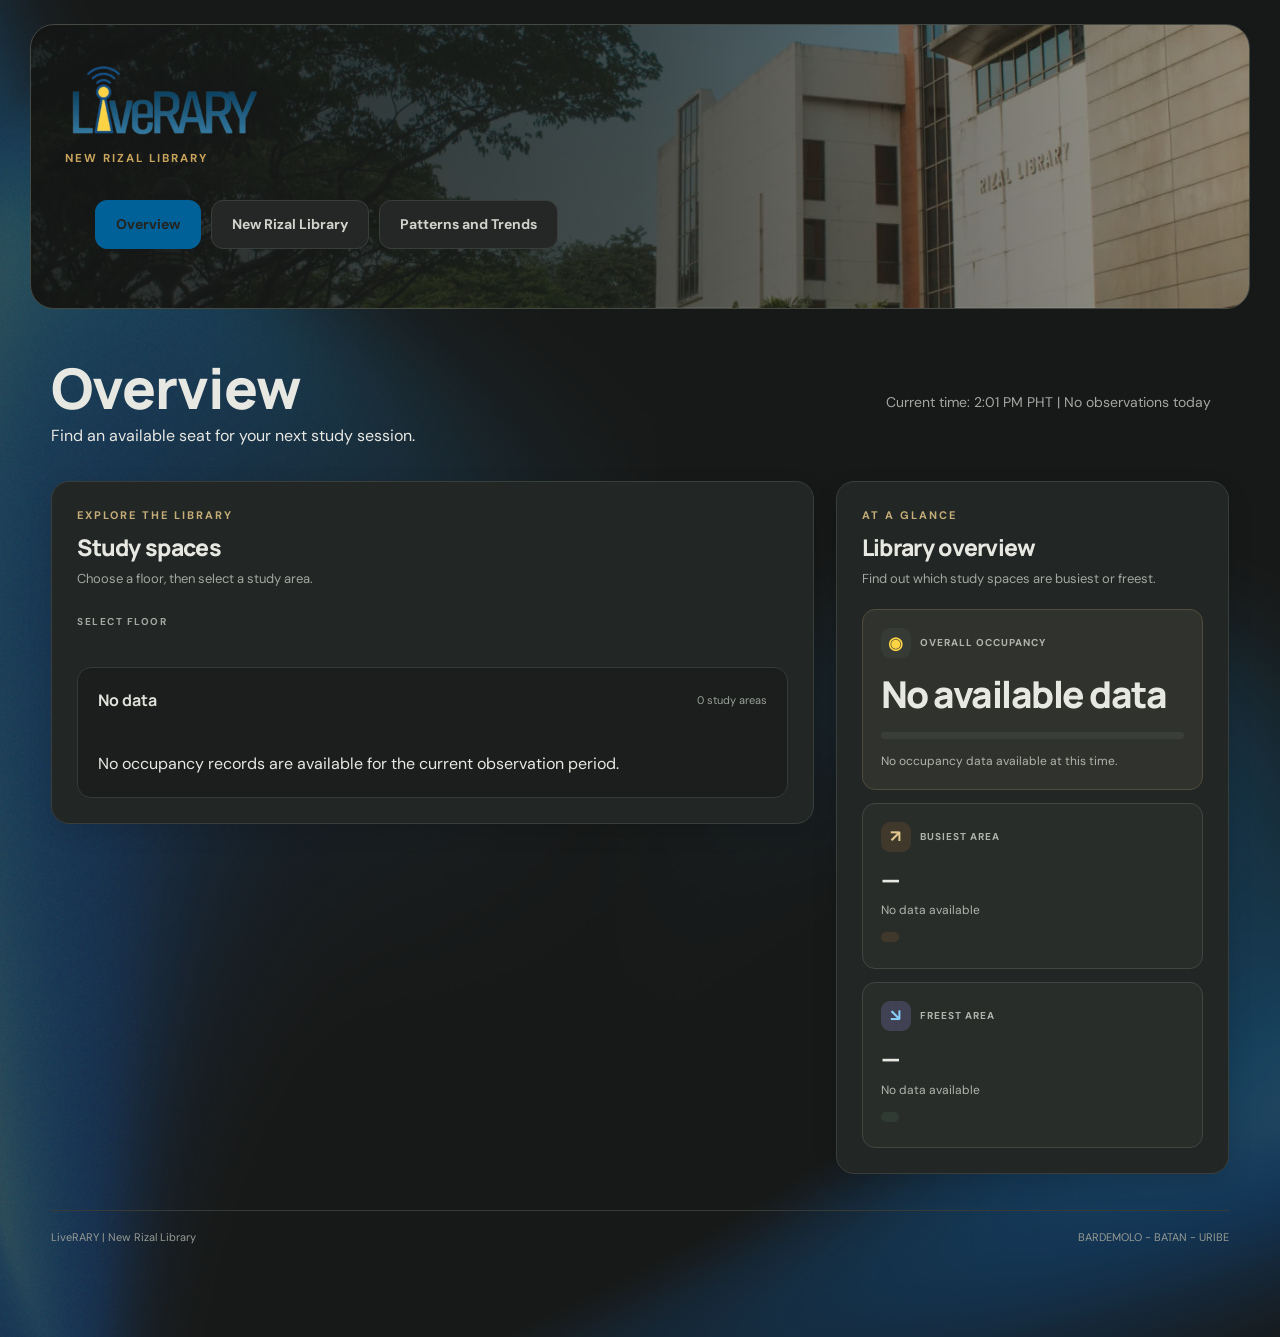
==== index.html @ cd073584 "Add files via upload" ====
<!DOCTYPE html>
<html lang="en">
<head>
    <meta charset="UTF-8">
    <meta name="viewport" content="width=device-width, initial-scale=1.0">
    <title>LiveRARY | Overview</title>
    
    <link rel="icon" type="image" href="mmedia/img/liveRARY_logo.png">
    <link rel="stylesheet" href="css/general.css">
    <link rel="stylesheet" href="css/index.css">
</head>
<body>
    <header class="hero">
        <div class="hero-top">
            <div>
                <img src="mmedia/img/liveRARY_logo.png">    
                <p class="eyebrow">NEW RIZAL LIBRARY</p>
            </div>
        </div>

         <nav class="navigation">
        <a href="index.html" class="nav-link active">Overview</a>
        <a href="https://rizal.library.ateneo.edu" class="nav-link">New Rizal Library</a>
        <a href="html/patternsandtrends.html" class="nav-link">Patterns and Trends</a>
    </nav>
    </header>

    <main class="overview-page">
        <section class="page-heading">
            <div>
                <h1>Overview</h1>
                <p>
                    Find an available seat for your next study session.
                </p>
            </div>
           
            <p id="data-timestamp" class="data-timestamp">
                Loading occupancy data.
            </p>
        </section>

        <section class="dashboard">

            <article class="panel study-panel" id="zones">
                <div class="panel-heading">
                    <div>
                        <p class="section-label">EXPLORE THE LIBRARY</p>
                        <h2>Study spaces</h2>
                        <p class="muted">
                            Choose a floor, then select a study area.
                        </p>
                    </div>
                </div>

                <p class="tabs-heading">SELECT FLOOR</p>
                <div class="floor-tabs" id="floor-tabs"></div>

                <div class="area-section">
                    <div class="area-section-heading">
                        <h3 id="selected-floor-title">Floor 1</h3>
                        <span id="area-count">2 study areas</span>
                    </div>

                    <div class="area-tabs" id="area-tabs"></div>
                    <div id="area-details"></div>
                </div>
            </article>

            <div class="panel summary-panel">
                <div class="panel-heading">
                    <div>
                        <p class="section-label">AT A GLANCE</p>
                        <h2>Library overview</h2>
                        <p class="muted">
                            Find out which study spaces are busiest or freest.
                        </p>
                    </div>
                </div>

                <div class="summary-card overall-card">
                    <div class="summary-card-top">
                        <span class="summary-icon">◉</span>
                        <span class="summary-label">OVERALL OCCUPANCY</span>
                    </div>

                    <p class="summary-number" id="overall-occupancy">0%</p>

                    <div class="summary-progress">
                        <div id="overall-progress"></div>
                    </div>

                    <p class="summary-description" id="seat-summary"></p>
                </div>

                <div class="summary-card">
                    <div class="summary-card-top">
                        <span class="summary-icon busy-icon">↗</span>
                        <span class="summary-label">BUSIEST AREA</span>
                    </div>

                    <p class="summary-number area-name" id="busiest-area">—</p>
                    <p class="summary-description" id="busiest-floor"></p>
                    <span class="area-badge busy-badge" id="busiest-rate"></span>
                </div>

                <div class="summary-card">
                    <div class="summary-card-top">
                        <span class="summary-icon free-icon">↘</span>
                        <span class="summary-label">FREEST AREA</span>
                    </div>

                    <p class="summary-number area-name" id="freest-area">—</p>
                    <p class="summary-description" id="freest-floor"></p>
                    <span class="area-badge free-badge" id="freest-rate"></span>
                </div>
            </div>

        </section>

        <footer class="overview-footer">
            <p>LiveRARY | New Rizal Library</p>
            <p>BARDEMOLO - BATAN - URIBE</p>
        </footer>
    </main>
    <script src="js/index.js"></script>
</body>
</html>
---- css/general.css ----
@import url('https://fonts.googleapis.com/css2?family=DM+Sans:wght@400;500;600;700&family=Manrope:wght@400;500;600;700;800&display=swap');

:root {
    --forest: #a9c7b5;
    --forest-dark: #202522;
    --sage: #343a36;
    --sage-light: #292e2b;
    --cream: #171918;
    --white: #222624;
    --text: #e8e8e3;
    --muted: #a4a7a1;
    --border: #3a3e3b;
    --teal: #91b5a0;
    --azure: #006199;
    --red: #d78378;
    --gold: #c9a45c;
}

* {
    box-sizing: border-box;
    margin: 0;
    padding: 0;
}

html {
    scroll-behavior: smooth;
}

body {
    background-image: url(../mmedia/img/background.png);
    background-size: cover;
    color: var(--text);
    font-family: 'DM Sans', sans-serif;
    line-height: 1.6;
}

.hero {
    position: relative;
    isolation: isolate;
    overflow: hidden;
    margin: 24px 30px 0;
    padding: 34px;
    min-height: 250px;

    background:
        linear-gradient(
            90deg,
            rgba(20, 23, 22, 0.92) 0%,
            rgba(28, 31, 29, 0.78) 50%,
            rgba(28, 31, 29, 0.35) 100%
        ),
        url("../mmedia/img/new-rizal-library.png");

    background-size: cover;
    background-position: center 45%;
    background-repeat: no-repeat;

    color: #f0f0eb;
    border: 1px solid #444944;
    border-radius: 24px;
}

.hero-top {
    position: relative;
    z-index: 1;
    display: flex;
    justify-content: space-between;
    align-items: center;
    gap: 24px;
}

.hero-top img {
    width: 200px;
    object-fit: cover;
    display: block;
    margin: 0;
    padding: 0;
}

.eyebrow {
    color: var(--azure);
    font-size: 11px;
    font-weight: 700;
    letter-spacing: 2px;
    margin-top: 5px;
}

.hero h1 {
    font-family: 'Manrope', sans-serif;
    font-size: clamp(36px, 5vw, 48px);
    font-weight: 800;
    line-height: 1.2;
    letter-spacing: -2px;
}

.hero h1 span {
    color: var(--azure);
}

.tagline {
    margin-top: 18px;
    color: #d2d4ce;
    font-size: 16px;
}

.navigation {
    display: flex;
    flex-wrap: nowrap;
    gap: 10px;
    margin: 22px 30px;
    padding-bottom: 3px;
}

.nav-link {
    flex-shrink: 0;
    padding: 12px 20px;
    border: 1px solid var(--border);
    border-radius: 12px;
    background: #242725;
    color: #d2d3cd;
    text-decoration: none;
    font-size: 14px;
    font-weight: 700;
    transition: 0.2s ease;
}

.nav-link:hover {
    background: #393e39;
    border-color: var(--azure);
    transform: scale(1.05);
}

.nav-link.active {
    background: var(--azure);
    border-color: var(--azure);
    color: #24231e;
}

button {
    font-family: inherit;
}

@media (max-width: 650px) {
    .hero {
        margin: 12px 12px 0;
        padding: 24px 20px;
        min-height: 230px;
        border-radius: 18px;
    }

    .hero-top {
        align-items: flex-start;
        flex-direction: column;
    }

    .navigation {
        margin: 15px 12px 28px;
    }

    .nav-link {
        padding: 11px 15px;
        font-size: 12px;
    }
}
---- css/index.css ----
.overview-page {
    width: min(1180px, 92%);
    margin: 0 auto;
    padding: 48px 0 70px;
}

.page-heading {
    display: grid;
    grid-template-columns: 1fr 2fr 0.7fr;
    align-items: center;
    gap: 24px;
}

.data-notice {
    width: 100%;
    box-sizing: border-box;
    background-color: #fff8e7;
    border: 1px solid #d6a441;
    border-left: 4px solid #d6a441;
    border-radius: 8px;
    padding: 8px 14px;
    margin: 0;
    color: #664d03;
    font-size: 11px;
    line-height: 1.35;
    text-align: left;
    align-self: center;
}

.data-notice strong {
    display: block;
    font-size: 12px;
    margin-bottom: 3px;
    text-align: left;
}

.data-notice p {
    margin: 0;
}

.data-timestamp {
    margin: 0;
    font-size: 14px;
    line-height: 1.5;
}

#data-timestamp {
    display: block;
    width: fit-content;
    max-width: 100%;
    height: auto;
    min-height: 0;
    box-sizing: border-box;
    padding: 12px 18px;
    margin: 0;
    line-height: 1.4;
    white-space: normal;
}

.page-heading {
    display: flex;
    width: 100%;
    margin: 0 0 32px;
    padding: 0;
    text-align: center;
    justify-content: space-between;
}

.page-heading h1 {
    color: #e8e8e3;
    font-family: 'Manrope', sans-serif;
    font-size: clamp(2rem, 5vw, 3.5rem);
    font-weight: 800;
    letter-spacing: -1px;
    line-height: 1.1;
    margin: 0 0 5px;
    text-align: left;
}

.page-heading > p {
    color: var(--muted);
    line-height: 1.7;
    max-width: 720px;
    margin: 0;
    text-align: left;
}

.eyebrow {
    color: var(--gold);
    font-size: 0.72rem;
    font-weight: 700;
    letter-spacing: 2px;
    margin-bottom: 10px;
}

.section-label {
    color: #c4ad78;
    font-size: 11px;
    font-weight: 700;
    letter-spacing: 2px;
    margin-bottom: 7px;
}

.muted {
    color: #a4a7a1;
    font-size: 13px;
    margin-top: 6px;
}

.dashboard {
    display: grid;
    grid-template-columns: minmax(0, 1.65fr) minmax(300px, 0.85fr);
    align-items: start;
    gap: 22px;
}

.panel {
    min-width: 0;
    padding: 25px;
    background: #222624;
    border: 1px solid #3a3e3b;
    border-radius: 18px;
    box-shadow: 0 8px 24px rgba(0, 0, 0, 0.12);
}

.panel-heading {
    display: flex;
    justify-content: space-between;
    align-items: flex-start;
    gap: 12px;
    margin-bottom: 25px;
}

.page-heading h2,
.panel h2 {
    color: #e8e8e3;
    font-family: 'Manrope', sans-serif;
    font-weight: 800;
    letter-spacing: -0.7px;
}

.page-heading h2 {
    font-size: 30px;
    line-height: 1.3;
}

.panel h2 {
    font-size: 23px;
    line-height: 1.35;
}

/* Floor and area tabs */
.tabs-heading {
    margin-bottom: 10px;
    color: #a4a7a1;
    font-size: 10px;
    font-weight: 700;
    letter-spacing: 1.5px;
}

.floor-tabs,
.area-tabs {
    display: flex;
    flex-wrap: wrap;
    gap: 8px;
}

.floor-tabs {
    margin-bottom: 27px;
}

.tab,
.area-tab {
    padding: 10px 15px;
    border: 1px solid #414641;
    border-radius: 9px;
    background: #292d2a;
    color: #dedfd9;
    font-size: 13px;
    font-weight: 600;
    cursor: pointer;
    transition: 0.2s ease;
}

.tab:hover,
.area-tab:hover {
    background: #393e39;
    border-color: #b6a16e;
}

.tab.active,
.area-tab.active {
    background: #FFD444 ;
    border-color: #FFD444 ;
    color: #24231e;
}

.closed-card {
    border-color: #594444;
}

.closed-message {
    display: flex;
    align-items: center;
    gap: 10px;
    margin-top: 24px;
    padding: 18px;
    border: 1px solid #594444;
    border-radius: 10px;
    background: #302525;
    color: #f0a5a5;
    font-size: 18px;
}

.closed-indicator {
    width: 10px;
    height: 10px;
    border-radius: 50%;
    background: #e57373;
}

.closed-description {
    margin-top: 12px;
    color: #aaa;
    font-size: 13px;
}

/* Study area section */
.area-section {
    padding: 20px;
    background: #1b1e1c;
    border: 1px solid #363b37;
    border-radius: 14px;
}

.area-section-heading {
    display: flex;
    justify-content: space-between;
    align-items: center;
    gap: 10px;
    margin-bottom: 15px;
}

.area-section-heading h3 {
    color: #e0e2dc;
    font-family: 'Manrope', sans-serif;
    font-size: 16px;
}

.area-section-heading > span {
    color: #9ba09a;
    font-size: 11px;
}

.area-tabs {
    margin-bottom: 22px;
}

.area-card {
    padding-top: 20px;
    border-top: 1px solid #363b37;
}

.area-floor {
    color: #c4ad78;
    font-size: 10px;
    font-weight: 700;
    letter-spacing: 1.5px;
    text-transform: uppercase;
}

.area-card h3 {
    margin: 5px 0 24px;
    color: #e8e8e3;
    font-family: 'Manrope', sans-serif;
    font-size: 25px;
    font-weight: 800;
    line-height: 1.3;
}

/* Occupancy information */
.occupancy-heading {
    display: flex;
    justify-content: space-between;
    align-items: center;
    gap: 12px;
    margin-bottom: 10px;
    color: #d0d1cb;
    font-size: 13px;
}

.occupancy-heading strong {
    color: #e5d2a4;
    font-size: 18px;
}

.progress,
.summary-progress {
    width: 100%;
    height: 9px;
    overflow: hidden;
    background: #3a3e3b;
    border-radius: 20px;
}

.progress-fill {
    height: 100%;
    border-radius: 20px;
    transition: width 0.3s ease;
}

.progress-fill.green {
    background: #117735 ;
}

.progress-fill.gold {
    background: #FFD444 ;
}

.progress-fill.red {
    background: #d78378;
}

/* Individual area statistics */
.area-stats {
    display: grid;
    grid-template-columns: repeat(3, minmax(0, 1fr));
    gap: 10px;
    margin-top: 23px;
}

.mini-stat {
    padding: 14px 8px;
    text-align: center;
    background: #292d2a;
    border: 1px solid #414641;
    border-radius: 10px;
}

.mini-stat span {
    display: block;
    color: #a4a7a1;
    font-size: 11px;
}

.mini-stat strong {
    display: block;
    margin-top: 5px;
    color: #e8e8e3;
    font-family: 'Manrope', sans-serif;
    font-size: 23px;
}

.occupancy-status {
    display: inline-block;
    margin-top: 20px;
    padding: 6px 11px;
    border-radius: 20px;
    font-size: 11px;
    font-weight: 700;
}

.occupancy-status.green {
    background: #29372e;
    color: #b4d0bc;
}

.occupancy-status.gold {
    background: #40382a;
    color: #e0c88f;
}

.occupancy-status.red {
    background: #402c2a;
    color: #efa69d;
}

/* Summary panel */
.summary-panel {
    display: flex;
    flex-direction: column;
    gap: 13px;
}

.summary-panel .panel-heading {
    margin-bottom: 7px;
}

.summary-card {
    padding: 18px;
    border: 1px solid #414641;
    border-radius: 13px;
    background: #292d2a;
}

.overall-card {
    background: #30332d;
    border-color: #504b3c;
}

.summary-card-top {
    display: flex;
    align-items: center;
    gap: 9px;
    margin-bottom: 12px;
}

.summary-icon {
    display: grid;
    place-items: center;
    width: 30px;
    height: 30px;
    flex-shrink: 0;
    border-radius: 9px;
    background: #373b35;
    color: #FFD444 ;
    font-size: 17px;
    font-weight: 700;
}

.busy-icon {
    background: #40382a;
    color: #e0c88f;
}

.free-icon {
    background: #414154;
    color: #8ACFF8 ;
}

.summary-label {
    color: #b1b4ad;
    font-size: 10px;
    font-weight: 700;
    letter-spacing: 1px;
}

.summary-number {
    color: #e8e8e3;
    font-family: 'Manrope', sans-serif;
    font-size: 37px;
    font-weight: 800;
    letter-spacing: -1.5px;
    line-height: 1.3;
    overflow-wrap: anywhere;
}

.summary-number.area-name {
    font-size: 25px;
    letter-spacing: -0.7px;
}

.summary-progress {
    height: 7px;
    margin: 13px 0;
}

.summary-progress div {
    height: 100%;
    width: 0;
    background: #8ACFF8 ;
    border-radius: 20px;
    transition: width 0.3s ease;
}

.summary-description {
    margin-top: 5px;
    color: #b1b4ad;
    font-size: 12px;
}

.area-badge {
    display: inline-block;
    margin-top: 12px;
    padding: 5px 9px;
    border-radius: 20px;
    font-size: 10px;
    font-weight: 700;
}

.busy-badge {
    background: #40382a;
    color: #e0c88f;
}

.free-badge {
    background: #303b33;
    color: #b4d0bc;
}

/* Footer */
.overview-footer {
    display: flex;
    justify-content: space-between;
    gap: 12px;
    margin: 36px 0 20px;
    padding-top: 18px;
    border-top: 1px solid #363b37;
    color: #969b94;
    font-size: 11px;
}

/* Tablet */
@media (max-width: 1000px) {
    .dashboard {
        grid-template-columns: 1fr;
    }

    .summary-panel {
        display: grid;
        grid-template-columns: repeat(2, minmax(0, 1fr));
    }

    .summary-panel .panel-heading,
    .tip-card {
        grid-column: 1 / -1;
    }
}

/* Mobile */
@media (max-width: 650px) {
    .overview-page {
        width: 100%;
        padding: 32px 14px 45px;
    }

    .page-heading {
        display: block;
        text-align: left;
        margin-bottom: 26px;
    }

    .page-heading h1 {
        font-size: clamp(2rem, 8vw, 2.6rem);
    }

    .page-heading > p {
        font-size: 14px;
    }

    .page-heading h2 {
        font-size: 26px;
    }

    .panel {
        padding: 18px;
        border-radius: 15px;
    }

    .panel h2 {
        font-size: 21px;
    }

    .area-section {
        padding: 14px;
    }

    .area-stats {
        grid-template-columns: 1fr;
    }

    .mini-stat {
        display: flex;
        align-items: center;
        justify-content: space-between;
        padding: 10px 13px;
        text-align: left;
    }

    .mini-stat strong {
        margin-top: 0;
    }

    .summary-panel {
        grid-template-columns: 1fr;
    }

    .summary-panel .panel-heading,
    .tip-card {
        grid-column: auto;
    }

    .overview-footer {
        flex-direction: column;
    }
}
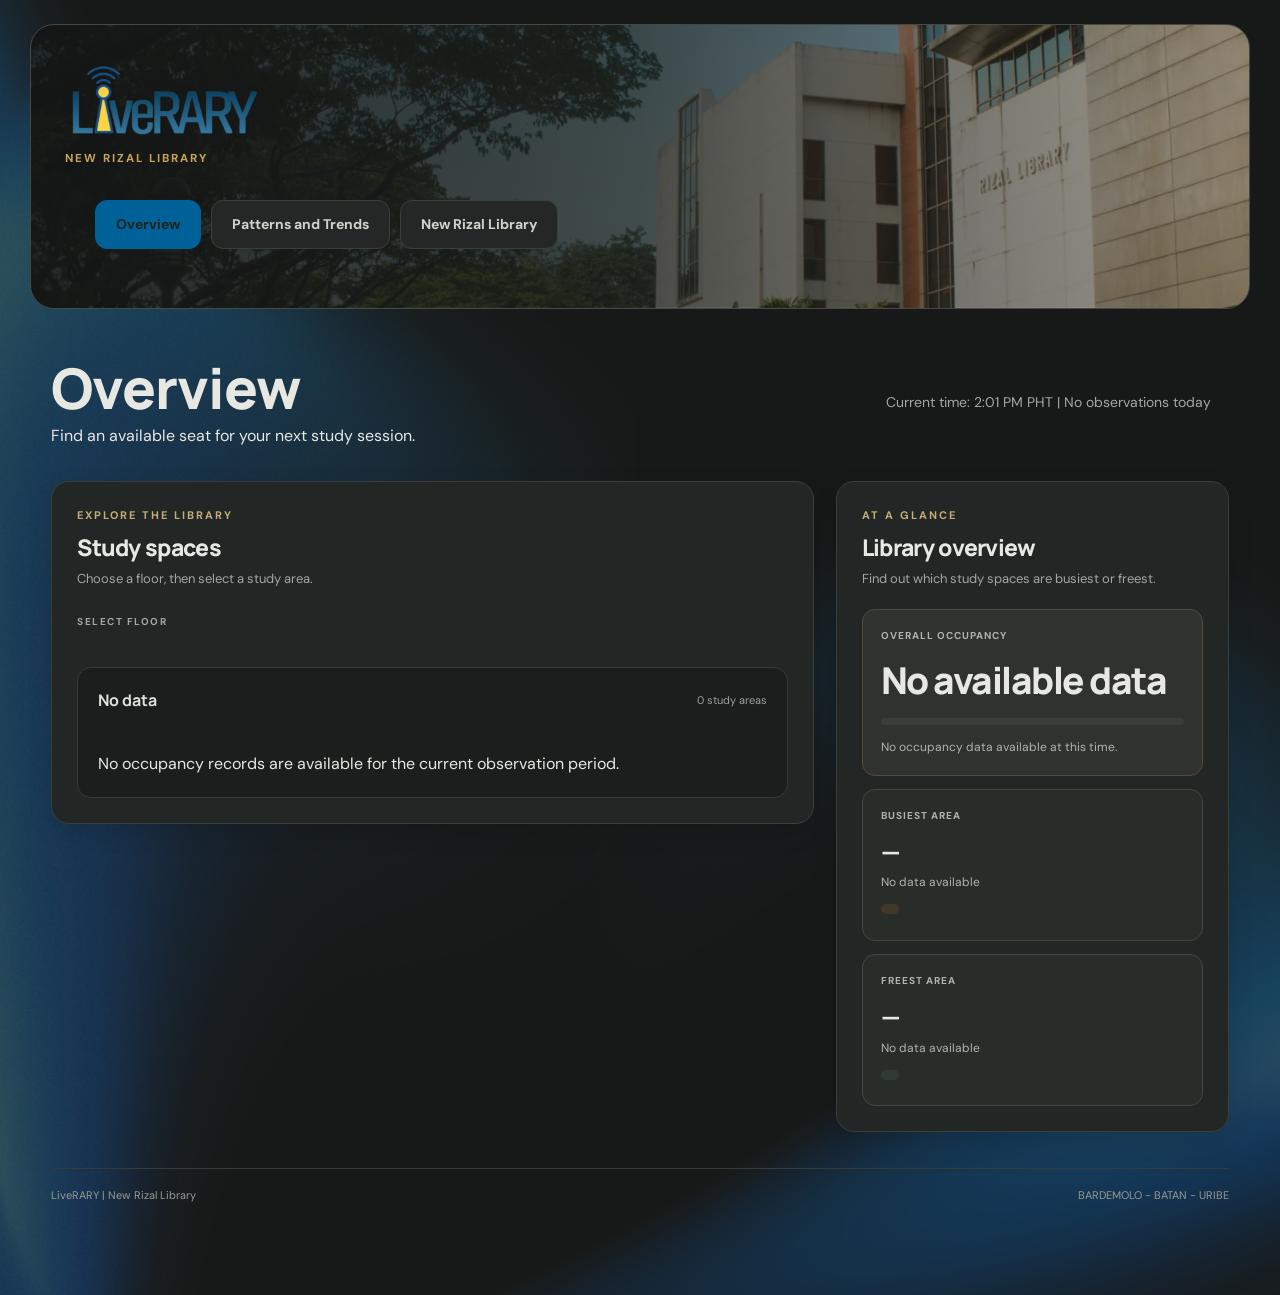
==== commit ecc68741: "Add files via upload" ====
--- a/index.html
+++ b/index.html
@@ -20,8 +20,8 @@
 
          <nav class="navigation">
         <a href="index.html" class="nav-link active">Overview</a>
+        <a href="html/patternsandtrends.html" class="nav-link">Patterns and Trends</a>
         <a href="https://rizal.library.ateneo.edu" class="nav-link">New Rizal Library</a>
-        <a href="html/patternsandtrends.html" class="nav-link">Patterns and Trends</a>
     </nav>
     </header>
 
@@ -79,7 +79,6 @@
 
                 <div class="summary-card overall-card">
                     <div class="summary-card-top">
-                        <span class="summary-icon">◉</span>
                         <span class="summary-label">OVERALL OCCUPANCY</span>
                     </div>
 
@@ -94,7 +93,6 @@
 
                 <div class="summary-card">
                     <div class="summary-card-top">
-                        <span class="summary-icon busy-icon">↗</span>
                         <span class="summary-label">BUSIEST AREA</span>
                     </div>
 
@@ -105,7 +103,6 @@
 
                 <div class="summary-card">
                     <div class="summary-card-top">
-                        <span class="summary-icon free-icon">↘</span>
                         <span class="summary-label">FREEST AREA</span>
                     </div>
 
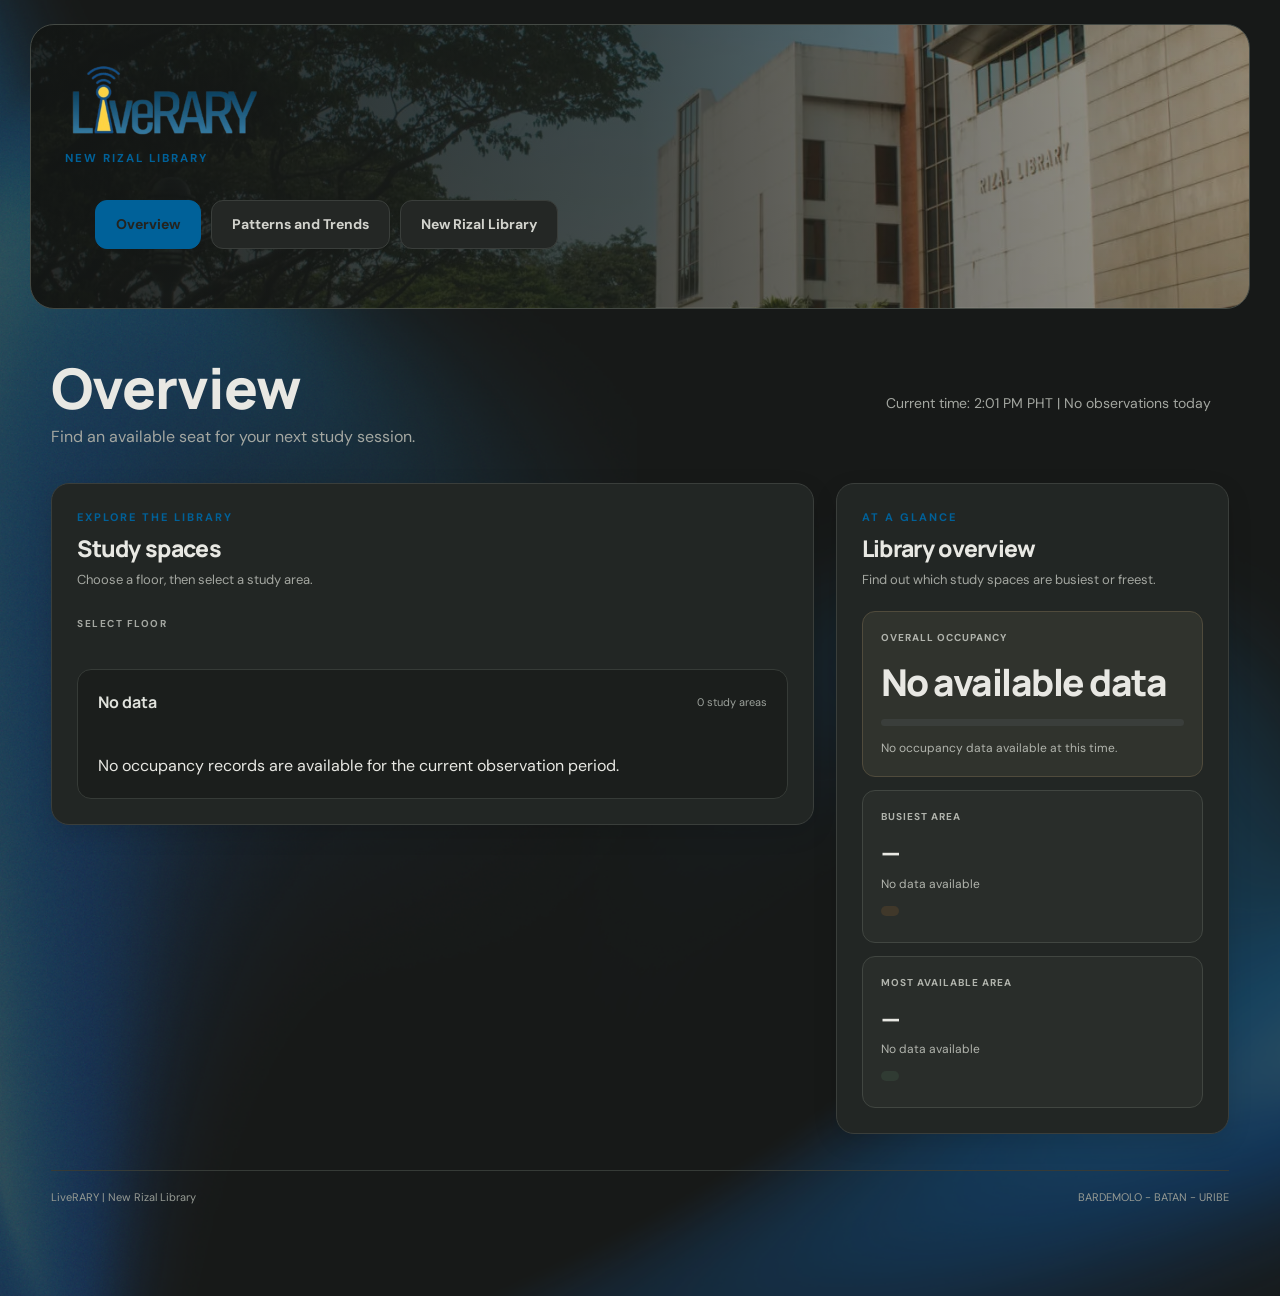
==== commit affa94fd: "Update index.html" ====
--- a/index.html
+++ b/index.html
@@ -103,7 +103,7 @@
 
                 <div class="summary-card">
                     <div class="summary-card-top">
-                        <span class="summary-label">FREEST AREA</span>
+                        <span class="summary-label">MOST AVAILABLE AREA</span>
                     </div>
 
                     <p class="summary-number area-name" id="freest-area">—</p>
--- a/css/general.css
+++ b/css/general.css
@@ -14,7 +14,7 @@
     --teal: #91b5a0;
     --azure: #006199;
     --red: #d78378;
-    --gold: #c9a45c;
+    --gold: #006199;
 }
 
 * {
--- a/css/index.css
+++ b/css/index.css
@@ -10,6 +10,12 @@
     grid-template-columns: 1fr 2fr 0.7fr;
     align-items: center;
     gap: 24px;
+}
+
+.page-heading p {
+    color: var(--muted);
+    line-height: 1.7;
+    max-width: 720px;
 }
 
 .data-notice {
@@ -95,7 +101,7 @@
 }
 
 .section-label {
-    color: #c4ad78;
+    color: var(--gold);
     font-size: 11px;
     font-weight: 700;
     letter-spacing: 2px;
@@ -189,11 +195,12 @@
     border-color: #b6a16e;
 }
 
+
 .tab.active,
 .area-tab.active {
-    background: #FFD444 ;
-    border-color: #FFD444 ;
-    color: #24231e;
+    background-color: var(--azure);
+    color: var(--cream);
+    border: 1px solid var(--azure);
 }
 
 .closed-card {
@@ -311,7 +318,7 @@
 }
 
 .progress-fill.green {
-    background: #117735 ;
+    background: #104a6b ;
 }
 
 .progress-fill.gold {
